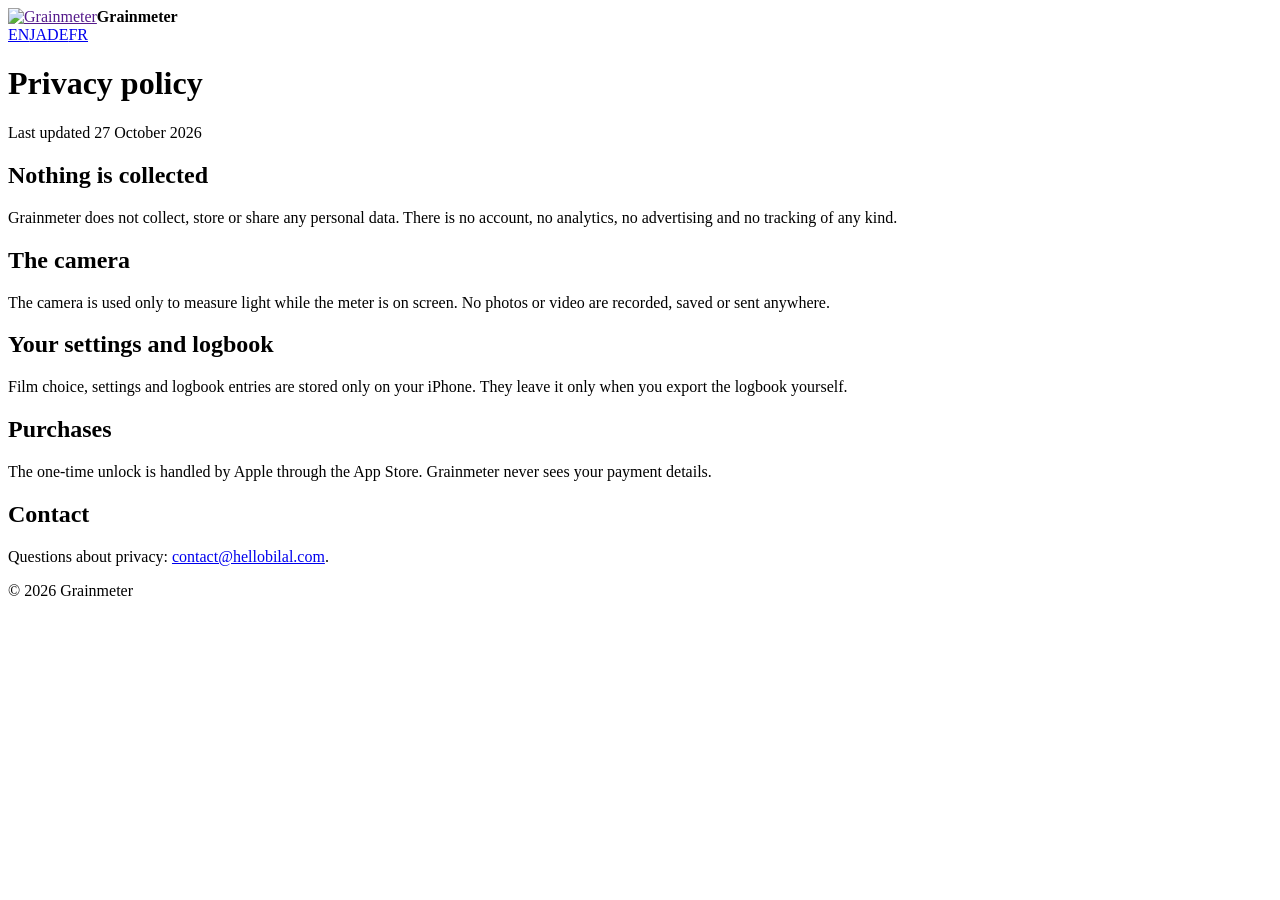
==== privacy.html @ a6feff3b "Contact by email" ====
<!doctype html><html lang="en"><head><meta charset="utf-8"><meta name="viewport" content="width=device-width,initial-scale=1"><title>Privacy policy – Grainmeter</title><meta name="description" content="A light meter for film photographers."><link rel="stylesheet" href="style.css"><link rel="icon" href="icon.png"></head><body><main><header><a href=""><img src="icon.png" alt="Grainmeter"></a><b>Grainmeter</b><nav><a href="privacy.html" aria-current=page>EN</a><a href="ja/privacy.html">JA</a><a href="de/privacy.html">DE</a><a href="fr/privacy.html">FR</a></nav></header><h1>Privacy policy</h1><p>Last updated 27 October 2026</p><h2>Nothing is collected</h2><p>Grainmeter does not collect, store or share any personal data. There is no account, no analytics, no advertising and no tracking of any kind.</p><h2>The camera</h2><p>The camera is used only to measure light while the meter is on screen. No photos or video are recorded, saved or sent anywhere.</p><h2>Your settings and logbook</h2><p>Film choice, settings and logbook entries are stored only on your iPhone. They leave it only when you export the logbook yourself.</p><h2>Purchases</h2><p>The one-time unlock is handled by Apple through the App Store. Grainmeter never sees your payment details.</p><h2>Contact</h2><p>Questions about privacy: <a href="mailto:contact@hellobilal.com?subject=Grainmeter">contact@hellobilal.com</a>.</p><footer>© 2026 Grainmeter</footer></main></body></html>
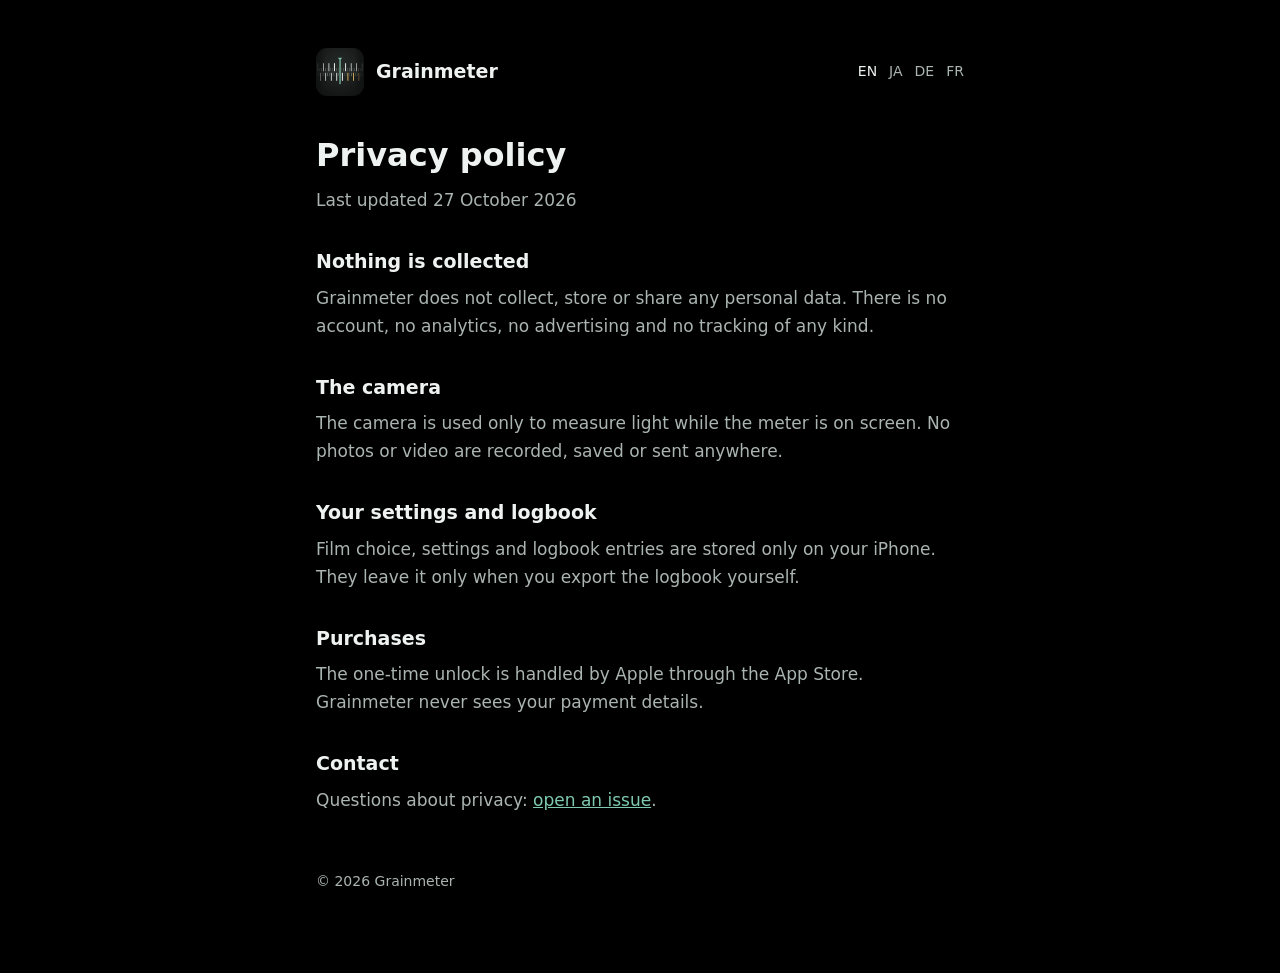
==== commit 554ca340: "Privacy and support pages" ====
--- a/privacy.html
+++ b/privacy.html
@@ -1 +1 @@
-<!doctype html><html lang="en"><head><meta charset="utf-8"><meta name="viewport" content="width=device-width,initial-scale=1"><title>Privacy policy – Grainmeter</title><meta name="description" content="A light meter for film photographers."><link rel="stylesheet" href="style.css"><link rel="icon" href="icon.png"></head><body><main><header><a href=""><img src="icon.png" alt="Grainmeter"></a><b>Grainmeter</b><nav><a href="privacy.html" aria-current=page>EN</a><a href="ja/privacy.html">JA</a><a href="de/privacy.html">DE</a><a href="fr/privacy.html">FR</a></nav></header><h1>Privacy policy</h1><p>Last updated 27 October 2026</p><h2>Nothing is collected</h2><p>Grainmeter does not collect, store or share any personal data. There is no account, no analytics, no advertising and no tracking of any kind.</p><h2>The camera</h2><p>The camera is used only to measure light while the meter is on screen. No photos or video are recorded, saved or sent anywhere.</p><h2>Your settings and logbook</h2><p>Film choice, settings and logbook entries are stored only on your iPhone. They leave it only when you export the logbook yourself.</p><h2>Purchases</h2><p>The one-time unlock is handled by Apple through the App Store. Grainmeter never sees your payment details.</p><h2>Contact</h2><p>Questions about privacy: <a href="mailto:contact@hellobilal.com?subject=Grainmeter">contact@hellobilal.com</a>.</p><footer>© 2026 Grainmeter</footer></main></body></html>+<!doctype html><html lang="en"><head><meta charset="utf-8"><meta name="viewport" content="width=device-width,initial-scale=1"><title>Privacy policy – Grainmeter</title><meta name="description" content="A light meter for film photographers."><link rel="stylesheet" href="style.css"><link rel="icon" href="icon.png"></head><body><main><header><a href=""><img src="icon.png" alt="Grainmeter"></a><b>Grainmeter</b><nav><a href="privacy.html" aria-current=page>EN</a><a href="ja/privacy.html">JA</a><a href="de/privacy.html">DE</a><a href="fr/privacy.html">FR</a></nav></header><h1>Privacy policy</h1><p>Last updated 27 October 2026</p><h2>Nothing is collected</h2><p>Grainmeter does not collect, store or share any personal data. There is no account, no analytics, no advertising and no tracking of any kind.</p><h2>The camera</h2><p>The camera is used only to measure light while the meter is on screen. No photos or video are recorded, saved or sent anywhere.</p><h2>Your settings and logbook</h2><p>Film choice, settings and logbook entries are stored only on your iPhone. They leave it only when you export the logbook yourself.</p><h2>Purchases</h2><p>The one-time unlock is handled by Apple through the App Store. Grainmeter never sees your payment details.</p><h2>Contact</h2><p>Questions about privacy: <a href="https://github.com/bilal07karadeniz/grainmeter-site/issues">open an issue</a>.</p><footer>© 2026 Grainmeter</footer></main></body></html>
--- a/style.css
+++ b/style.css
@@ -0,0 +1,21 @@
+
+:root{--bg:#000;--hair:#333A37;--ink:#EEF3F1;--muted:#AAB4B0;--accent:#7EC9AF;--amber:#EEBB58}
+*{box-sizing:border-box}html{-webkit-text-size-adjust:100%}
+body{margin:0;background:var(--bg);color:var(--ink);font:17px/1.65 -apple-system,BlinkMacSystemFont,"SF Pro Text","Hiragino Sans","Hiragino Kaku Gothic ProN","Segoe UI",system-ui,sans-serif}
+main{max-width:680px;margin:0 auto;padding:48px 16px 80px}
+a{color:var(--accent)}
+header{display:flex;align-items:center;gap:12px;margin-bottom:40px;flex-wrap:wrap}
+header img{width:48px;height:48px;border-radius:11px;display:block}
+header b{font-size:19px;font-weight:600}
+nav{margin-left:auto;font-size:14px}nav a{color:var(--muted);text-decoration:none;margin-left:12px}nav a[aria-current]{color:var(--ink)}
+h1{font-size:32px;line-height:1.2;font-weight:600;margin:0 0 12px;text-wrap:balance}
+h2{font-size:19px;font-weight:600;margin:32px 0 6px}
+p{color:var(--muted);max-width:68ch;margin:0 0 12px}
+.scale{position:relative;height:40px;margin:28px 0 32px;
+ background:
+  repeating-linear-gradient(90deg,var(--ink) 0 2px,transparent 2px 48px) 0 0/100% 15px no-repeat,
+  linear-gradient(var(--hair),var(--hair)) 0 19px/100% 1px no-repeat,
+  repeating-linear-gradient(90deg,var(--amber) 0 2px,transparent 2px 48px) 20px 24px/100% 15px no-repeat;
+ -webkit-mask:linear-gradient(90deg,transparent,#000 18%,#000 82%,transparent);mask:linear-gradient(90deg,transparent,#000 18%,#000 82%,transparent)}
+.scale::after{content:"";position:absolute;left:50%;top:-2px;bottom:-2px;width:2px;background:var(--accent)}
+footer{margin-top:56px;font-size:14px;color:var(--muted)}
